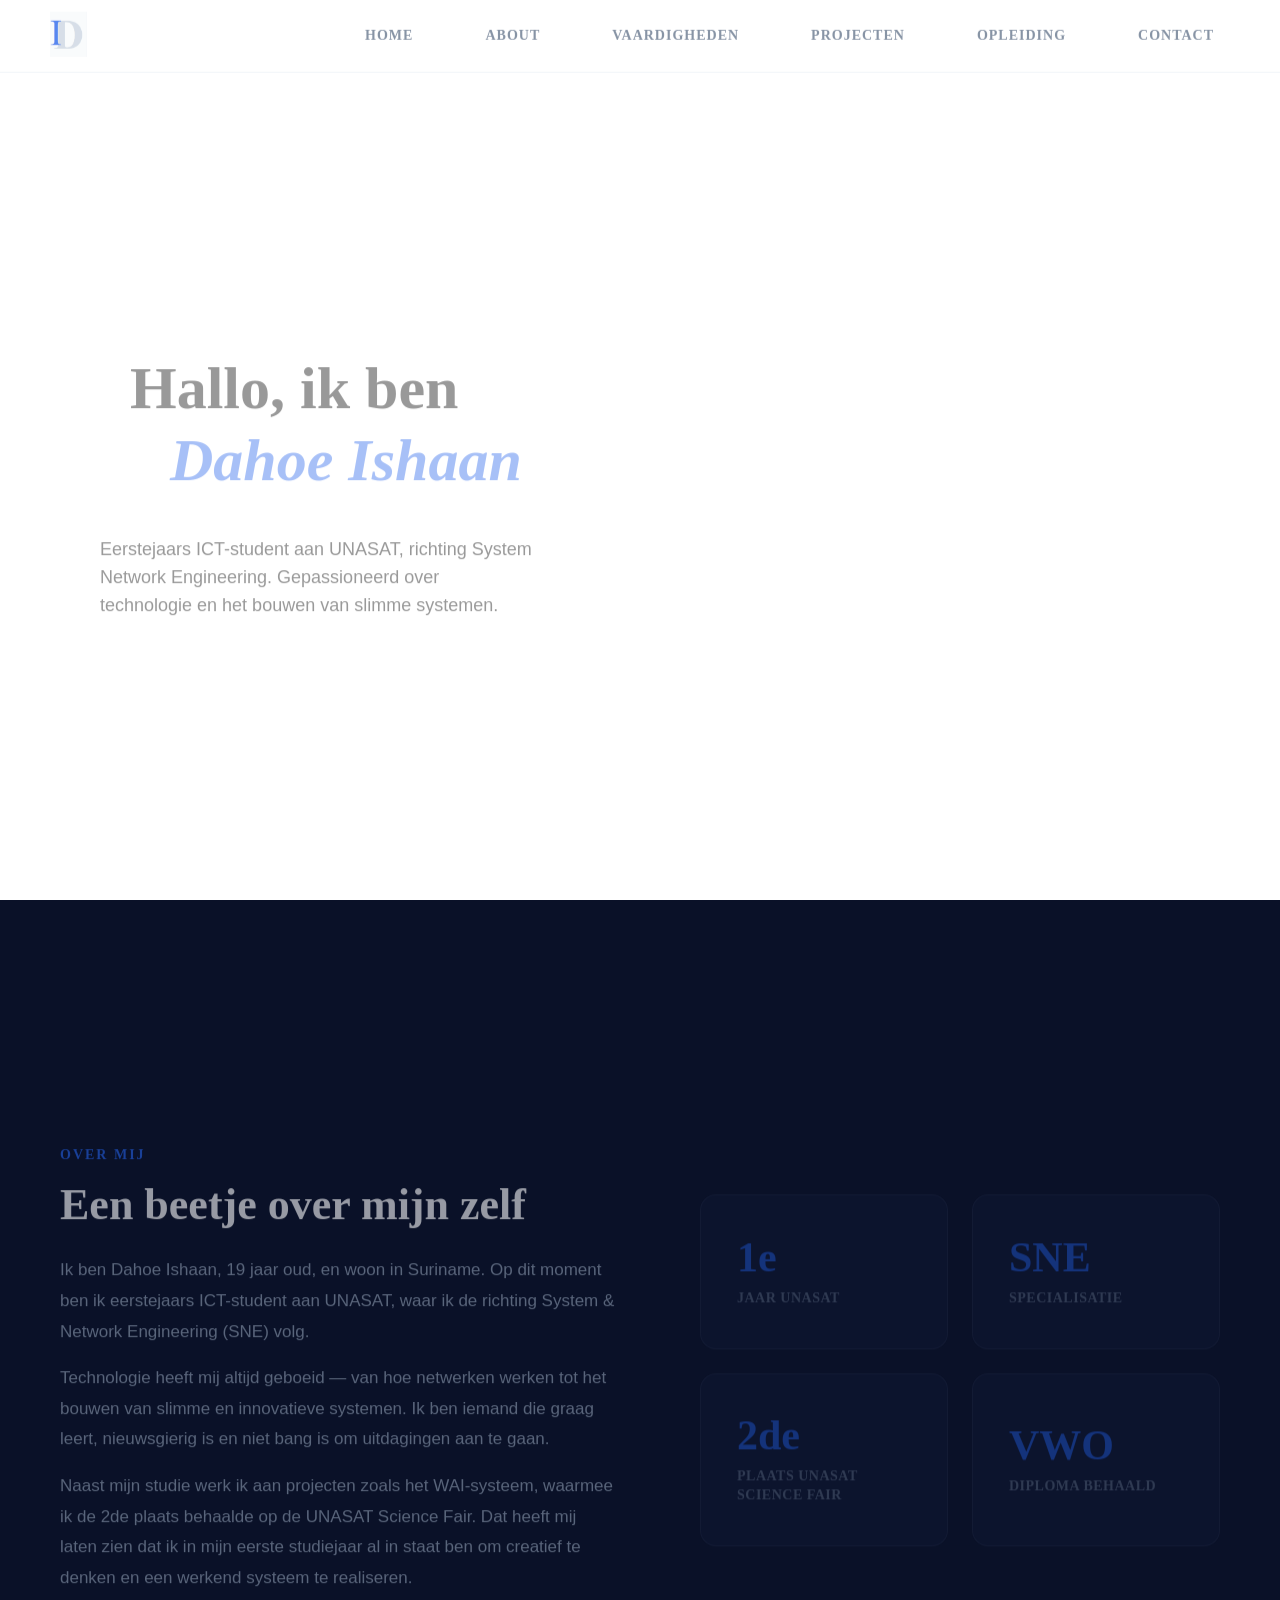
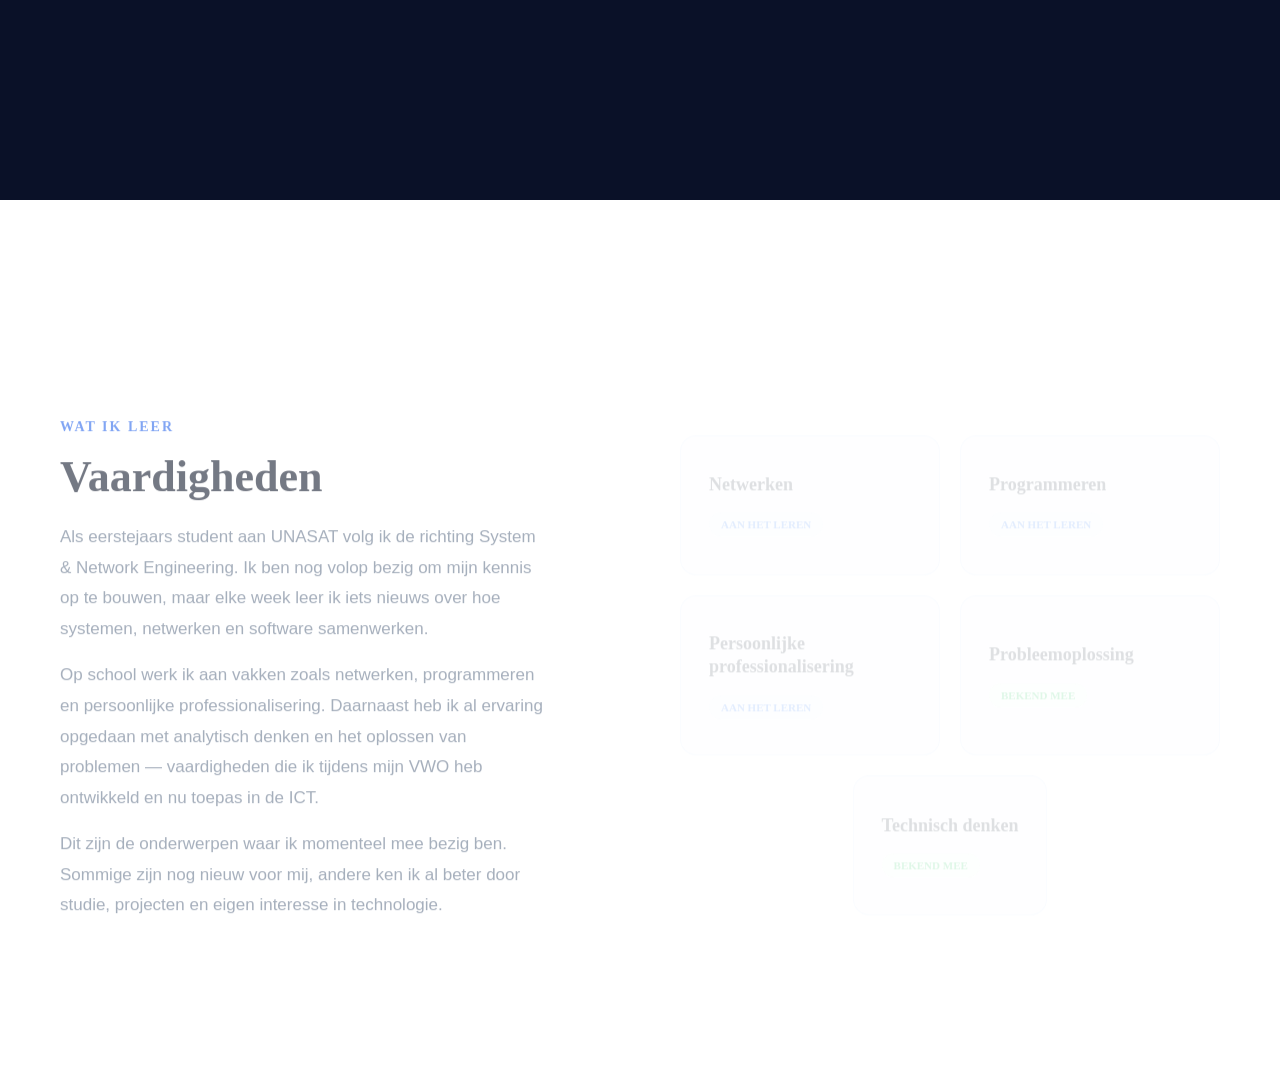
==== contact.html @ c0d364ef "Add files via upload" ====
<!DOCTYPE html>
<html lang="nl">
<head>
    <meta charset="UTF-8">
    <title>Contact</title>
    <link rel="stylesheet" href="css/contact.css">
</head>
<body>
    <meta http-equiv="refresh" content="0; url=index.html">
</body>
</html>
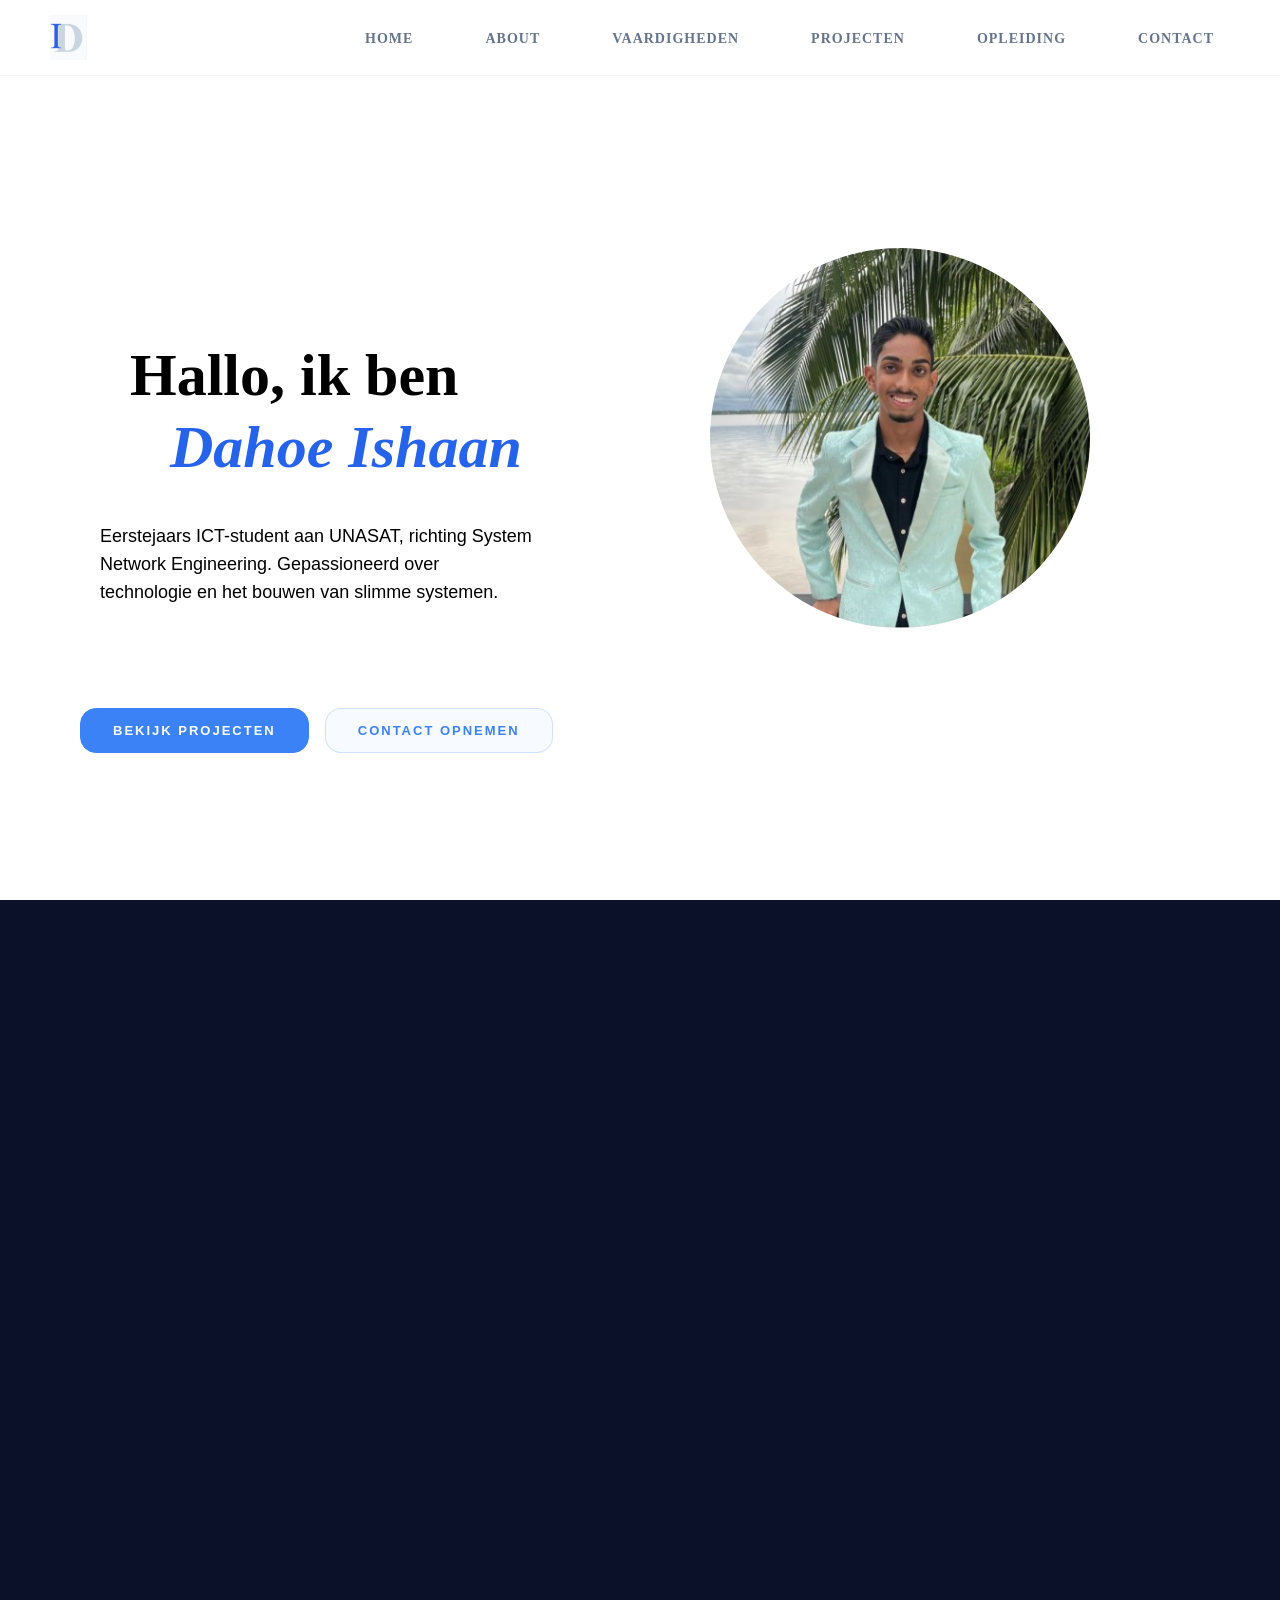
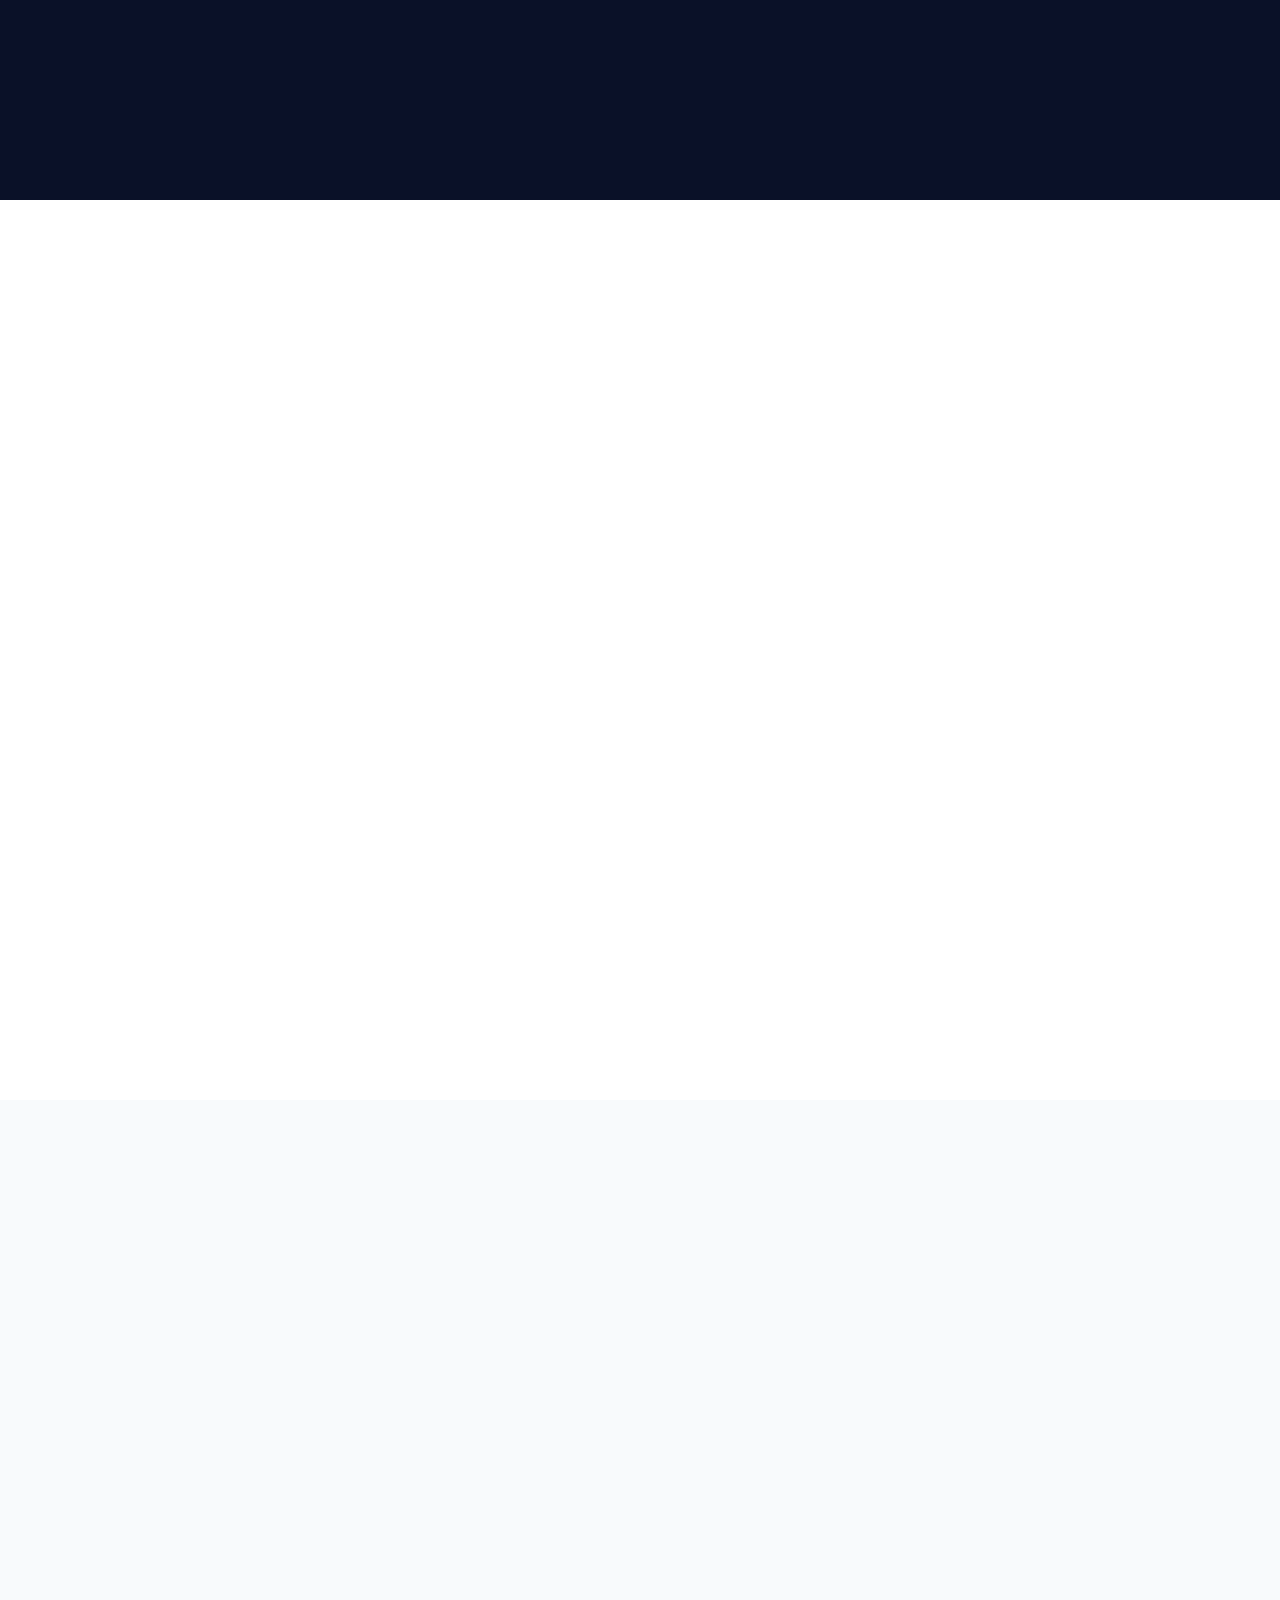
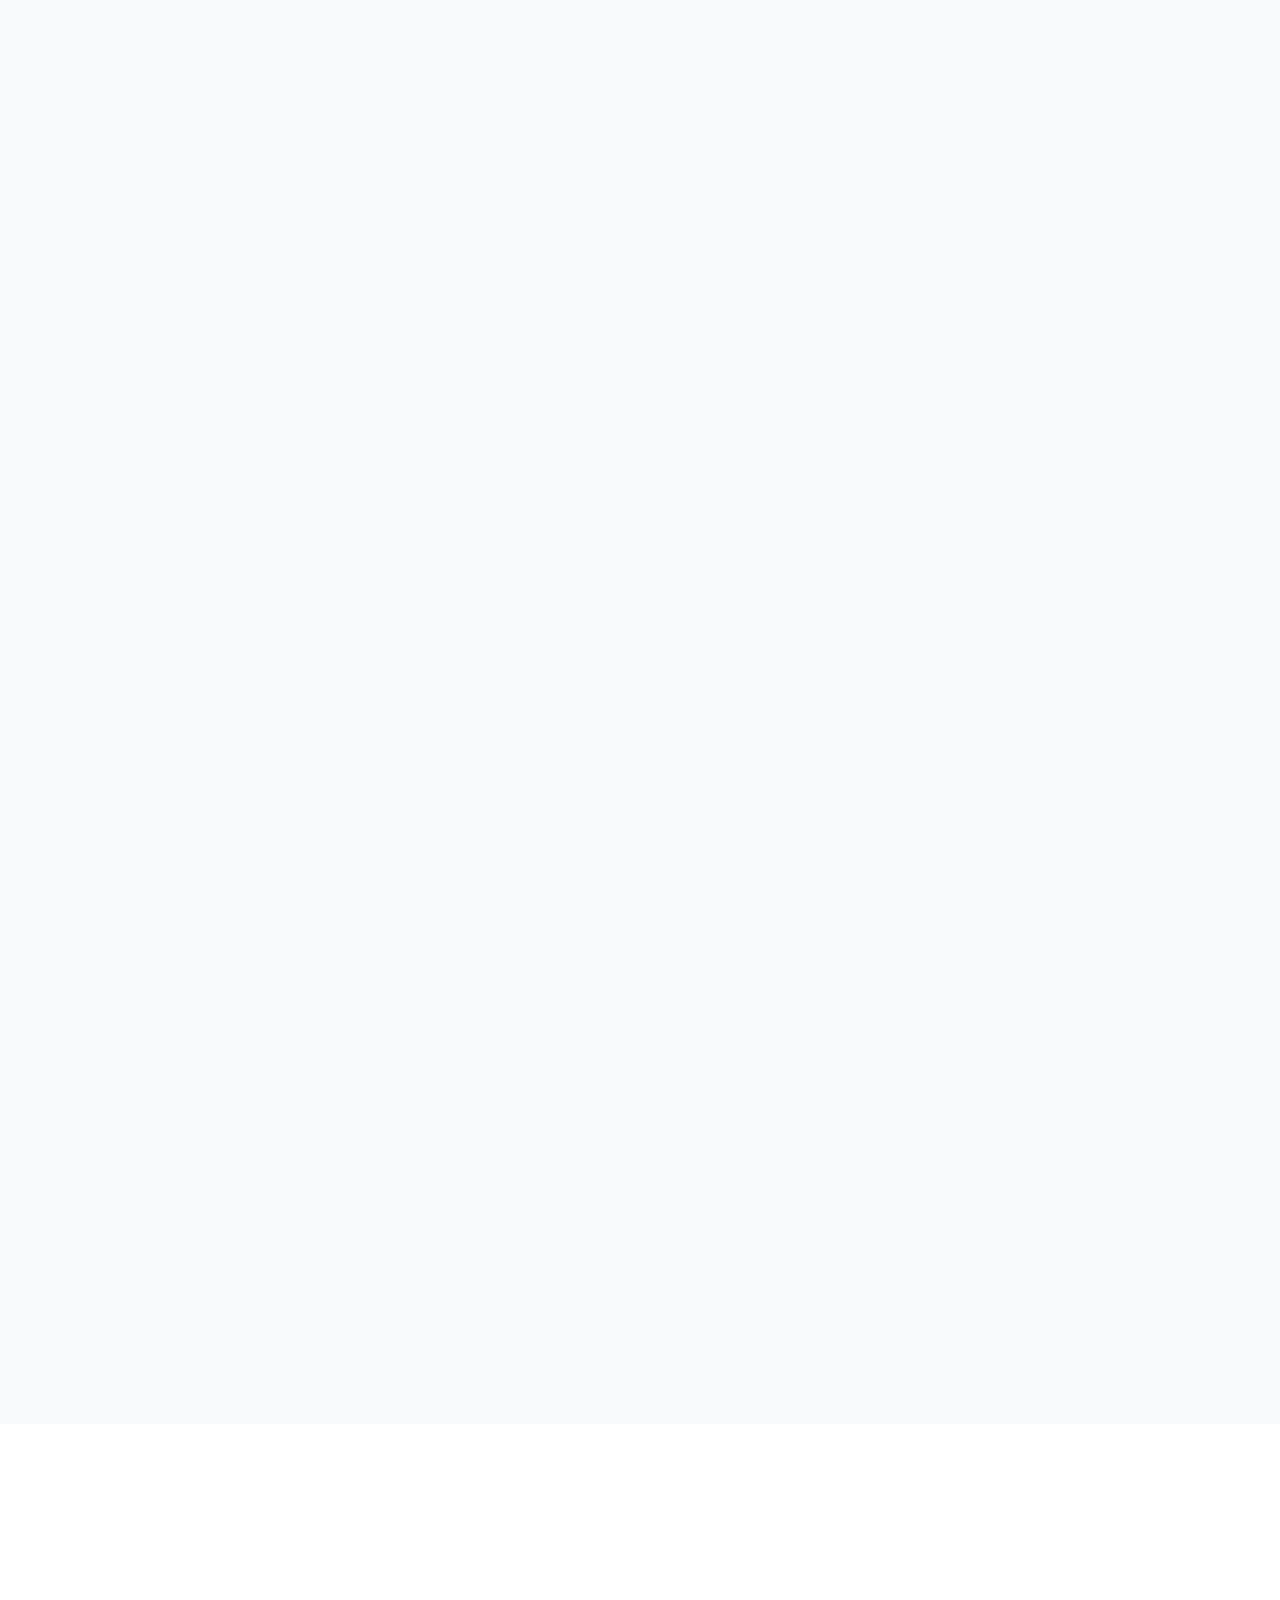
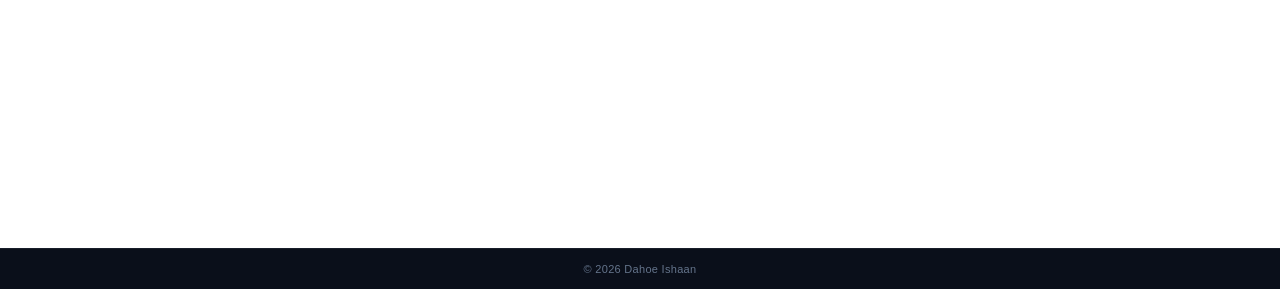
==== commit b1baa9e2: "Update contact.html" ====
--- a/contact.html
+++ b/contact.html
@@ -4,8 +4,9 @@
     <meta charset="UTF-8">
     <title>Contact</title>
     <link rel="stylesheet" href="css/contact.css">
+    <link rel="stylesheet" href="css/main.css">
 </head>
 <body>
     <meta http-equiv="refresh" content="0; url=index.html">
 </body>
-</html>+</html>
--- a/css/main.css
+++ b/css/main.css
@@ -0,0 +1,1206 @@
+html {
+    scroll-behavior: smooth;
+}
+
+*,
+*::before,
+*::after {
+    box-sizing: border-box;
+}
+
+body {
+    margin: 0;
+    padding: 0;
+    background-color: #ffffff;
+    overflow-x: hidden;
+}
+
+#home {
+    height: 100svh;
+    min-height: 100svh;
+    display: flex;
+    flex-direction: column;
+    justify-content: center;
+    padding: 100px 50px 50px;
+    background-color: #ffffff;
+    scroll-margin-top: 0;
+}
+
+#about,
+#vaardigheden,
+#projecten,
+#contact {
+    scroll-margin-top: 80px;
+}
+            .kopstuk{
+                align-items: center;
+                justify-content: space-between;
+                padding: 50px;
+                display: flex;
+            }
+
+            .title-stuk{
+                max-width: 600px;
+            }
+        
+            .title-foto {
+                flex: 1;
+                display: flex;
+                justify-content: center;
+            }
+            
+            .profile-picture {
+                max-height: 380px;
+                width: auto;
+                border-radius: 50%;
+                object-fit: cover;
+            }
+
+            .mijn-titel {
+                font-size: 60px;
+                max-width: 520px;
+                margin-bottom: 0px;
+                line-height: 1.2;
+                padding: 30px;
+                font-family: Cambria, Cochin, Georgia, Times, 'Times New Roman', serif;
+            }
+            .naam_kleur{
+                color: #2563EB;
+                font-style: italic;
+                padding: 40px;
+            }
+
+            .onder-titel{
+                font-size: large;
+                line-height: 10px;
+                font-family: Arial, Helvetica, sans-serif;
+            }
+
+            /* .menu-knop{
+
+            } */
+
+
+.button-container {
+    display: flex;
+    gap: 16px;
+    margin-top: 30px;
+    padding-left: 30px;
+    justify-content: flex-start;
+    flex-wrap: wrap;
+}
+
+.btn {
+    display: inline-block;
+    padding: 14px 32px;
+    font-size: 13px;
+    font-weight: 700;
+    font-family: Arial, Helvetica, sans-serif;
+    text-transform: uppercase;
+    letter-spacing: 2px;
+    text-decoration: none;
+    border-radius: 16px;
+    transition: all 0.3s ease;
+    cursor: pointer;
+}
+
+.btn-primary {
+    background-color: #3b82f6;
+    color: #ffffff;
+    border: 1px solid #3b82f6;
+}
+
+.btn-primary:hover {
+    background-color: #2563eb;
+    border-color: #2563eb;
+    box-shadow: 0 10px 25px rgba(59, 130, 246, 0.35);
+    transform: translateY(-4px);
+}
+
+.btn-secondary {
+    background-color: rgba(59, 130, 246, 0.04);
+    color: #3b82f6;
+    border: 1px solid rgba(59, 130, 246, 0.2);
+}
+
+.btn-secondary:hover {
+    color: #2563eb;
+    border-color: #3b82f6;
+    background-color: #eff6ff;
+    box-shadow: 0 10px 25px rgba(59, 130, 246, 0.2);
+    transform: translateY(-4px);
+}
+
+
+            
+
+        .zwarteblok {
+            background-color: #0a1128;
+            min-height: 100svh;
+            display: flex;
+            align-items: center;
+            justify-content: center;
+            padding: 100px 60px 80px;
+        }
+
+        .over-mij {
+            display: flex;
+            width: 100%;
+            max-width: 1280px;
+            justify-content: space-between;
+            align-items: center;
+            gap: 80px;
+        }
+
+        .links {
+            flex: 0 1 48%;
+            max-width: 560px;
+            text-align: left;
+        }
+
+        .mij {
+            display: block;
+            color: #2563EB;
+            font-size: 14px;
+            font-weight: 700;
+            text-transform: uppercase;
+            letter-spacing: 2px;
+            margin-bottom: 16px;
+        }
+
+        .zelf {
+            font-size: 44px;
+            font-family: Georgia, 'Times New Roman', serif;
+            color: #ffffff;
+            margin: 0 0 24px 0;
+            line-height: 1.2;
+            text-align: left;
+        }
+
+        .overmijnzelf-tekst p {
+            margin: 0 0 16px 0;
+            line-height: 1.8;
+            font-size: 17px;
+            color: #94a3b8;
+            font-family: Arial, Helvetica, sans-serif;
+            text-align: left;
+        }
+
+        .overmijnzelf-tekst p:last-child {
+            margin-bottom: 0;
+        }
+
+        .cards {
+            flex: 0 0 auto;
+            display: grid;
+            grid-template-columns: 1fr 1fr;
+            gap: 24px;
+            width: 520px;
+            min-width: 480px;
+        }
+
+        .stat-card {
+            background-color: #111a36;
+            padding: 40px 36px;
+            border-radius: 16px;
+            border: 1px solid rgba(148, 163, 184, 0.12);
+            color: #ffffff;
+            transition: all 0.3s ease;
+            display: flex;
+            flex-direction: column;
+            justify-content: center;
+            min-height: 155px;
+        }
+
+        .stat-card:hover {
+            border-color: #3b82f6;
+            box-shadow: 0 0 24px rgba(59, 130, 246, 0.35);
+            transform: translateY(-4px);
+        }
+
+        .stat-card h3 {
+            margin: 0 0 10px 0;
+            font-size: 42px;
+            color: #2563EB;
+            font-family: Georgia, 'Times New Roman', serif;
+            line-height: 1;
+        }
+
+        .stat-card p {
+            margin: 0;
+            font-size: 14px;
+            font-weight: 600;
+            text-transform: uppercase;
+            letter-spacing: 0.5px;
+            color: #64748b;
+            line-height: 1.4;
+        }
+
+        .vaardigheden-sectie {
+            min-height: 100svh;
+            display: flex;
+            align-items: center;
+            justify-content: center;
+            padding: 100px 60px 80px;
+            background-color: #ffffff;
+        }
+
+        .skills-sectie {
+            display: flex;
+            width: 100%;
+            max-width: 1280px;
+            justify-content: space-between;
+            align-items: center;
+            gap: 80px;
+        }
+
+        .skills-intro {
+            flex: 0 1 42%;
+            max-width: 520px;
+            text-align: left;
+        }
+
+        .skills-intro .label-blauw,
+        .skills-intro .titel-vaardigheden,
+        .skills-intro .intro-tekst {
+            margin-left: 0;
+        }
+
+        .intro-tekst {
+            font-size: 17px;
+            line-height: 1.8;
+            font-family: Arial, Helvetica, sans-serif;
+            color: #64748b;
+            margin: 0 0 16px 0;
+        }
+
+        .intro-tekst:last-of-type {
+            margin-bottom: 0;
+        }
+
+        .titel-vaardigheden {
+            font-size: 44px;
+            font-family: Georgia, 'Times New Roman', serif;
+            margin: 0 0 20px 0;
+            color: #0f172a;
+        }
+
+        .label-blauw {
+            display: block;
+            color: #2563EB;
+            font-size: 14px;
+            font-weight: 700;
+            text-transform: uppercase;
+            letter-spacing: 2px;
+            margin-bottom: 16px;
+        }
+
+        .skills-netwerken {
+            flex: 0 0 auto;
+            display: grid;
+            grid-template-columns: repeat(2, 1fr);
+            gap: 20px;
+            width: 540px;
+            min-width: 480px;
+        }
+
+        .skills-netwerken > div {
+            background-color: rgba(59, 130, 246, 0.04);
+            padding: 36px 28px;
+            border-radius: 16px;
+            text-align: left;
+            border: 1px solid rgba(59, 130, 246, 0.15);
+            transition: all 0.3s ease;
+            display: flex;
+            flex-direction: column;
+            justify-content: center;
+            min-height: 140px;
+            margin-bottom: 0;
+        }
+
+        .skills-netwerken > div:hover {
+            border-color: #3b82f6;
+            box-shadow: 0 10px 25px rgba(59, 130, 246, 0.25);
+            transform: translateY(-4px);
+        }
+
+        .skills-netwerken h3 {
+            font-size: 18px;
+            margin: 0 0 16px 0;
+            color: #1e293b;
+            line-height: 1.3;
+        }
+
+        .skill-card-pp h3 {
+            line-height: 1.3;
+        }
+
+        .skills-netwerken > div:nth-child(5) {
+            grid-column: 1 / -1;
+            max-width: calc(50% - 10px);
+            justify-self: center;
+        }
+
+        .tag {
+            font-size: 11px;
+            font-weight: bold;
+            padding: 6px 12px;
+            border-radius: 20px;
+            align-self: flex-start;
+        }
+
+        .tag.blauw {
+            background-color: #eff6ff;
+            color: #3b82f6;
+        }
+
+        .tag.groen {
+            background-color: #f0fdf4;
+            color: #22c55e;
+        }
+
+        .mijnwerk-sectie {
+            min-height: 100svh;
+            display: flex;
+            align-items: center;
+            justify-content: center;
+            padding: 100px 60px 80px;
+            background-color: #f8fafc;
+        }
+
+        .container-project {
+            display: flex;
+            width: 100%;
+            max-width: 1280px;
+            justify-content: space-between;
+            align-items: center;
+            gap: 60px;
+            padding: 0;
+        }
+
+        .project-intro {
+            flex: 0 1 34%;
+            max-width: 420px;
+            text-align: left;
+        }
+
+        .project-intro .label-blauw,
+        .project-intro .titel-project {
+            margin-left: 0;
+        }
+
+        .project-intro-tekst {
+            font-size: 17px;
+            line-height: 1.8;
+            color: #64748b;
+            font-family: Arial, Helvetica, sans-serif;
+            margin: 0 0 16px 0;
+        }
+
+        .project-intro-tekst:last-of-type {
+            margin-bottom: 0;
+        }
+
+        .titel-project {
+            font-size: 44px;
+            font-family: Georgia, 'Times New Roman', serif;
+            margin: 0 0 20px 0;
+            color: #0f172a;
+        }
+
+        .project-card {
+            flex: 0 1 62%;
+            display: flex;
+            background: white;
+            border: 2px solid #3b82f6;
+            border-radius: 25px;
+            overflow: hidden;
+            box-shadow: 0 15px 40px rgba(0, 0, 0, 0.05);
+            margin-top: 0;
+            transition: all 0.4s cubic-bezier(0.4, 0, 0.2, 1);
+        }
+
+.project-card:hover {
+    transform: translateY(-10px);
+    border-color: #3b82f6;
+    box-shadow: 0 10px 25px rgba(59, 130, 246, 0.25);
+}
+
+.project-image-side {
+    background-color: #eef2ff;
+    display: flex;
+    flex-direction: column;
+    align-items: center;
+    justify-content: center;
+    padding: 40px;
+}
+
+.project-foto {
+    width: 100%;     
+    max-width: 200px;  
+    height: auto;
+    border-radius: 15px;
+    margin-bottom: 25px;
+    object-fit: contain;
+    transition: transform 0.4s ease;
+}
+
+.project-image:hover img{
+transform: scale(1.5);
+}
+
+
+.project-image {
+    flex: 1.2;
+    background-color: #eef2ff;
+    display: flex;
+    flex-direction: column;
+    align-items: center;
+    justify-content: center;
+    padding: 30px;
+}
+
+.award-badge {
+    background: white;
+    padding: 10px 20px;
+    border-radius: 30px;
+    font-size: 14px;
+    color: #b45309; 
+    border: 1px solid #fde68a;
+    box-shadow: 0 4px 10px rgba(0,0,0,0.05);
+    transition: all 0.3s cubic-bezier()
+}
+
+.award-badge:hover{
+    background-color: #ffffff;
+    color: #3b82f6;
+    border-color: #b45309;
+    box-shadow: 0 0 15px rgba(59, 130, 246, 0.3);
+    transform: scale(1.05) translateY(-2px);     
+    cursor: pointer;
+}
+
+
+
+.project-content-side {
+    flex: 3; 
+    padding: 60px;
+}
+
+.tags-rij {
+    display: flex;
+    gap: 10px;
+    margin-bottom: 20px;
+}
+
+.project-tag {
+    border: 1px solid #3b82f6;
+    color: #3b82f6;
+    padding: 5px 15px;
+    border-radius: 20px;
+    font-size: 12px;
+    font-weight: bold;
+    
+    display: inline-block;
+    text-transform: uppercase;
+    letter-spacing: 0.5px;
+    background-color: #eff6ff;
+    border: 1px solid rgba(59, 130, 246, 0.1);
+    margin-right: 8px;
+    margin-bottom: 15px;
+    transition: all 0.3s ease;
+}
+
+.project-tag:hover {
+    background-color: #3b82f6;
+    color: #ffffff;
+    box-shadow: 0 0 12px rgba(59, 130, 246, 0.4);
+    transform: scale(1.05);
+}
+
+.project-content-side h3 {
+    font-size: 36px;
+    font-family: 'Georgia', serif;
+    margin-bottom: 25px;
+}
+
+.project-content-side p {
+    color: #64748b;
+    line-height: 1.8;
+    font-size: 16px;
+    margin: 0 0 14px 0;
+}
+
+.project-content-side p:last-child {
+    margin-bottom: 0;
+}
+
+.placeholder-tekst {
+    margin-top: 20px;
+    color: #94a3b8;
+    font-size: 16px;
+}
+
+.opleiding-sectie {
+    background-color: #f8fafc;
+    padding: 100px 0;
+}
+
+.container-small {
+    max-width: 900px;
+    margin: 0 auto;
+    padding: 0 40px;
+}
+
+.label-pad {
+    color: #3b82f6;
+    font-weight: bold;
+    font-size: 14px;
+    letter-spacing: 1px;
+}
+
+.titel-opleiding {
+    font-size: 50px;
+    font-family: 'Georgia', serif;
+    margin: 10px 0 50px 0;
+}
+
+
+.timeline {
+    border-left: 2px solid #e2e8f0;
+    margin-left: 20px;
+    padding-left: 40px;
+}
+
+.timeline-item {
+    position: relative;
+    margin-bottom: 60px;
+}
+
+
+.dot {
+    position: absolute;
+    left: -51px; 
+    top: 5px;
+    width: 20px;
+    height: 20px;
+    background-color: white;
+    border: 4px solid #3b82f6;
+    border-radius: 50%;
+}
+
+
+.datum {
+    color: #3b82f6;
+    font-weight: bold;
+    font-size: 14px;
+    display: block;
+    margin-bottom: 10px;
+}
+
+.timeline-item h3 {
+    font-size: 24px;
+    font-family: 'Georgia', serif;
+    color: #1e293b;
+    margin-bottom: 5px;
+}
+
+.school {
+    color: #64748b;
+    font-weight: 500;
+    margin-bottom: 15px;
+}
+
+.beschrijving {
+    color: #475569;
+    line-height: 1.7;
+    max-width: 700px;
+}
+
+
+.badge-diploma {
+    background-color: #f0fdf4;
+    color: #22c55e;
+    padding: 4px 12px;
+    border-radius: 20px;
+    font-size: 12px;
+    font-weight: bold;
+    border: 1px solid #bbf7d0;
+    margin-bottom: 15px;
+}
+
+
+
+.contact-section {
+    background-color: #0f172a;
+    color: white;
+    padding: 80px 20px;
+    text-align: center;
+}
+
+.contact-grid {
+    display: flex;
+    flex-wrap: wrap;
+    justify-content: center;
+    gap: 20px;
+    margin-top: 40px;
+}
+
+
+.contact-card {
+    background-color: #1e293b;
+    border: 1px solid #334155;
+    border-radius: 12px;
+    padding: 20px;
+    display: flex;
+    align-items: center;
+    gap: 15px;
+    text-decoration: none;
+    min-width: 300px;
+    transition: all 0.3s ease;
+}
+
+.contact-card:hover {
+    border-color: #3b82f6;
+    box-shadow: 0 0 20px rgba(59, 130, 246, 0.4);
+    transform: translateY(-5px);
+}
+
+.icon-box {
+    width: 50px;
+    height: 50px;
+    background-color: #0f172a;
+    border-radius: 8px;
+    display: flex;
+    align-items: center;
+    justify-content: center;
+    font-size: 1.2rem;
+}
+
+
+.email-icon i { color: #3b82f6; }
+.phone-icon i { color: #10b981; }
+.linkedin-icon i { color: #0ea5e9; }
+
+.contact-info {
+    text-align: left;
+}
+
+.contact-info span {
+    font-size: 10px;
+    color: #94a3b8;
+    letter-spacing: 1px;
+}
+
+.contact-info p {
+    margin: 0;
+    font-weight: 600;
+    color: white;
+}
+
+
+
+
+
+
+
+
+.navbar {
+    position: fixed;
+    top: 0;
+    width: 100%;
+    background-color: #ffffff;
+    z-index: 1000;
+    border-bottom: 1px solid #f1f5f9; 
+}
+
+.navigationbar {
+    display: flex;
+    justify-content: space-between;
+    align-items: center;
+    max-width: 1400px;
+    margin: 0 auto;
+    padding: 15px 50px;
+}
+
+.nav-links {
+    display: flex;
+    list-style: none;
+    gap: 40px;
+    margin: 0;
+    padding: 0;
+}
+
+.nav-links a {
+    text-decoration: none;
+    color: #64748b;
+    font-size: 14px;
+    font-weight: 600;
+    text-transform: uppercase;
+    letter-spacing: 1px;
+    padding: 8px 16px; 
+    border-radius: 8px; 
+    transition: all 0.3s ease; 
+}
+
+.nav-links a:hover {
+    color: #3b82f6; 
+    background-color: rgba(59, 130, 246, 0.05); 
+    box-shadow: 0 0 20px rgba(59, 130, 246, 0.4); 
+}
+
+.nav-toggle {
+    display: none;
+    background: none;
+    border: none;
+    cursor: pointer;
+    padding: 8px;
+    color: #64748b;
+    font-size: 22px;
+    line-height: 1;
+}
+
+.nav-icon-close {
+    display: none;
+}
+
+.nav-toggle.is-active .nav-icon-open {
+    display: none;
+}
+
+.nav-toggle.is-active .nav-icon-close {
+    display: inline;
+}
+
+body.menu-open {
+    overflow: hidden;
+}
+
+.logo img {
+    height: 45px;
+    width: auto;
+}
+
+.site-footer {
+    background-color: #0a0f1a;
+    border-top: 1px solid rgba(148, 163, 184, 0.1);
+    padding: 14px 20px;
+    text-align: center;
+}
+
+.site-footer p {
+    margin: 0;
+    font-size: 11px;
+    color: #64748b;
+    letter-spacing: 0.3px;
+    font-family: Arial, Helvetica, sans-serif;
+}
+
+/* ===== Animaties ===== */
+@keyframes fadeInDown {
+    from {
+        opacity: 0;
+        transform: translateY(-14px);
+    }
+    to {
+        opacity: 1;
+        transform: translateY(0);
+    }
+}
+
+@keyframes fadeInUp {
+    from {
+        opacity: 0;
+        transform: translateY(22px);
+    }
+    to {
+        opacity: 1;
+        transform: translateY(0);
+    }
+}
+
+.navbar {
+    animation: fadeInDown 0.6s ease-out both;
+}
+
+#home .title-stuk {
+    animation: fadeInUp 0.75s ease-out 0.15s both;
+}
+
+#home .title-foto {
+    animation: fadeInUp 0.75s ease-out 0.3s both;
+}
+
+#home .button-container {
+    animation: fadeInUp 0.75s ease-out 0.45s both;
+}
+
+.reveal {
+    opacity: 0;
+    transform: translateY(24px);
+    transition: opacity 0.65s ease, transform 0.65s ease;
+}
+
+.reveal.is-visible {
+    opacity: 1;
+    transform: translateY(0);
+}
+
+.reveal.reveal-slow {
+    transition-duration: 0.85s;
+}
+
+.project-card.reveal {
+    transition-delay: 0.1s;
+}
+
+.reveal-stagger > * {
+    opacity: 0;
+    transform: translateY(18px);
+    transition: opacity 0.5s ease, transform 0.5s ease;
+}
+
+.reveal-stagger.is-visible > * {
+    opacity: 1;
+    transform: translateY(0);
+}
+
+.reveal-stagger.is-visible > *:nth-child(1) { transition-delay: 0.08s; }
+.reveal-stagger.is-visible > *:nth-child(2) { transition-delay: 0.16s; }
+.reveal-stagger.is-visible > *:nth-child(3) { transition-delay: 0.24s; }
+.reveal-stagger.is-visible > *:nth-child(4) { transition-delay: 0.32s; }
+.reveal-stagger.is-visible > *:nth-child(5) { transition-delay: 0.4s; }
+.reveal-stagger.is-visible > *:nth-child(6) { transition-delay: 0.48s; }
+
+@media (prefers-reduced-motion: reduce) {
+    .navbar,
+    #home .title-stuk,
+    #home .title-foto,
+    #home .button-container {
+        animation: none;
+    }
+
+    .reveal,
+    .reveal-stagger > * {
+        opacity: 1;
+        transform: none;
+        transition: none;
+    }
+}
+
+/* ===== TABLET ===== */
+@media (max-width: 1000px) {
+    .over-mij,
+    .skills-sectie,
+    .container-project {
+        flex-direction: column;
+        align-items: flex-start;
+        gap: 48px;
+    }
+
+    .links,
+    .skills-intro,
+    .project-intro {
+        flex: 1 1 100%;
+        max-width: 100%;
+    }
+
+    .cards,
+    .skills-netwerken {
+        width: 100%;
+        min-width: 0;
+    }
+
+    .project-card {
+        flex: 1 1 100%;
+        width: 100%;
+        flex-direction: column;
+    }
+}
+
+/* ===== MOBILE ===== */
+@media (max-width: 768px) {
+    #about,
+    #vaardigheden,
+    #projecten,
+    #contact {
+        scroll-margin-top: 70px;
+    }
+
+    .navigationbar {
+        padding: 12px 20px;
+        position: relative;
+    }
+
+    .nav-toggle {
+        display: block;
+        z-index: 1001;
+    }
+
+    .nav-links {
+        display: none;
+        flex-direction: column;
+        gap: 0;
+        position: absolute;
+        top: 100%;
+        left: 0;
+        right: 0;
+        background-color: #ffffff;
+        border-bottom: 1px solid #f1f5f9;
+        box-shadow: 0 12px 24px rgba(15, 23, 42, 0.08);
+        padding: 8px 0 16px;
+    }
+
+    .nav-links.nav-open {
+        display: flex;
+    }
+
+    .nav-links li {
+        width: 100%;
+    }
+
+    .nav-links a {
+        display: block;
+        padding: 14px 24px;
+        font-size: 13px;
+        border-radius: 0;
+    }
+
+    .nav-links a:hover {
+        box-shadow: none;
+        background-color: rgba(59, 130, 246, 0.06);
+    }
+
+    #home {
+        height: auto;
+        min-height: 100svh;
+        padding: 90px 24px 48px;
+        justify-content: center;
+    }
+
+    .kopstuk {
+        flex-direction: column;
+        padding: 0;
+        gap: 24px;
+        text-align: center;
+    }
+
+    .title-stuk {
+        max-width: 100%;
+    }
+
+    .mijn-titel {
+        font-size: 36px;
+        padding: 0;
+        max-width: 100%;
+    }
+
+    .naam_kleur {
+        padding: 0;
+        display: block;
+    }
+
+    .onder-titel {
+        line-height: 1.6;
+    }
+
+    .onder-titel p {
+        margin: 0 0 6px 0;
+    }
+
+    .title-foto {
+        width: 100%;
+    }
+
+    .profile-picture {
+        max-height: 260px;
+        max-width: 260px;
+    }
+
+    .button-container {
+        flex-direction: column;
+        align-items: stretch;
+        padding-left: 0;
+        margin-top: 24px;
+        gap: 12px;
+    }
+
+    .btn {
+        text-align: center;
+        width: 100%;
+    }
+
+    .zwarteblok,
+    .vaardigheden-sectie,
+    .mijnwerk-sectie {
+        min-height: auto;
+        padding: 90px 24px 60px;
+        align-items: flex-start;
+    }
+
+    .over-mij,
+    .skills-sectie,
+    .container-project {
+        gap: 36px;
+    }
+
+    .zelf,
+    .titel-vaardigheden,
+    .titel-project {
+        font-size: 32px;
+    }
+
+    .overmijnzelf-tekst p,
+    .intro-tekst,
+    .project-intro-tekst {
+        font-size: 16px;
+    }
+
+    .cards {
+        grid-template-columns: 1fr 1fr;
+        gap: 16px;
+    }
+
+    .stat-card {
+        padding: 28px 20px;
+        min-height: 120px;
+    }
+
+    .stat-card h3 {
+        font-size: 32px;
+    }
+
+    .stat-card p {
+        font-size: 12px;
+    }
+
+    .skills-netwerken {
+        grid-template-columns: 1fr;
+        gap: 16px;
+    }
+
+    .skills-netwerken > div {
+        padding: 28px 24px;
+        min-height: auto;
+    }
+
+    .skills-netwerken > div:nth-child(5) {
+        grid-column: auto;
+        max-width: 100%;
+        justify-self: stretch;
+    }
+
+    .project-content-side {
+        padding: 28px 24px;
+    }
+
+    .project-content-side h3 {
+        font-size: 28px;
+        margin-bottom: 16px;
+    }
+
+    .project-content-side p {
+        font-size: 15px;
+    }
+
+    .project-image-side {
+        padding: 28px 24px;
+    }
+
+    .project-foto {
+        max-width: 180px;
+    }
+
+    .tags-rij {
+        flex-wrap: wrap;
+    }
+
+    .opleiding-sectie {
+        padding: 80px 0 60px;
+    }
+
+    .container-small {
+        padding: 0 24px;
+    }
+
+    .titel-opleiding {
+        font-size: 36px;
+        margin-bottom: 36px;
+    }
+
+    .timeline {
+        margin-left: 12px;
+        padding-left: 28px;
+    }
+
+    .dot {
+        left: -39px;
+        width: 16px;
+        height: 16px;
+    }
+
+    .timeline-item h3 {
+        font-size: 20px;
+    }
+
+    .contact-section {
+        padding: 70px 24px 60px;
+    }
+
+    .contact-section h1 {
+        font-size: 32px;
+    }
+
+    .contact-grid {
+        flex-direction: column;
+        align-items: stretch;
+        gap: 16px;
+    }
+
+    .contact-card {
+        min-width: 0;
+        width: 100%;
+    }
+
+    .project-image:hover img {
+        transform: none;
+    }
+}
+
+/* ===== SMALL PHONES ===== */
+@media (max-width: 480px) {
+    .mijn-titel {
+        font-size: 30px;
+    }
+
+    .zelf,
+    .titel-vaardigheden,
+    .titel-project,
+    .titel-opleiding {
+        font-size: 28px;
+    }
+
+    .cards {
+        grid-template-columns: 1fr;
+    }
+
+    .stat-card h3 {
+        font-size: 28px;
+    }
+
+    .award-badge {
+        font-size: 12px;
+        text-align: center;
+        padding: 8px 14px;
+    }
+}
+
+@media (hover: hover) {
+    .project-image:hover img {
+        transform: scale(1.5);
+    }
+}
+
+ 
+
+    
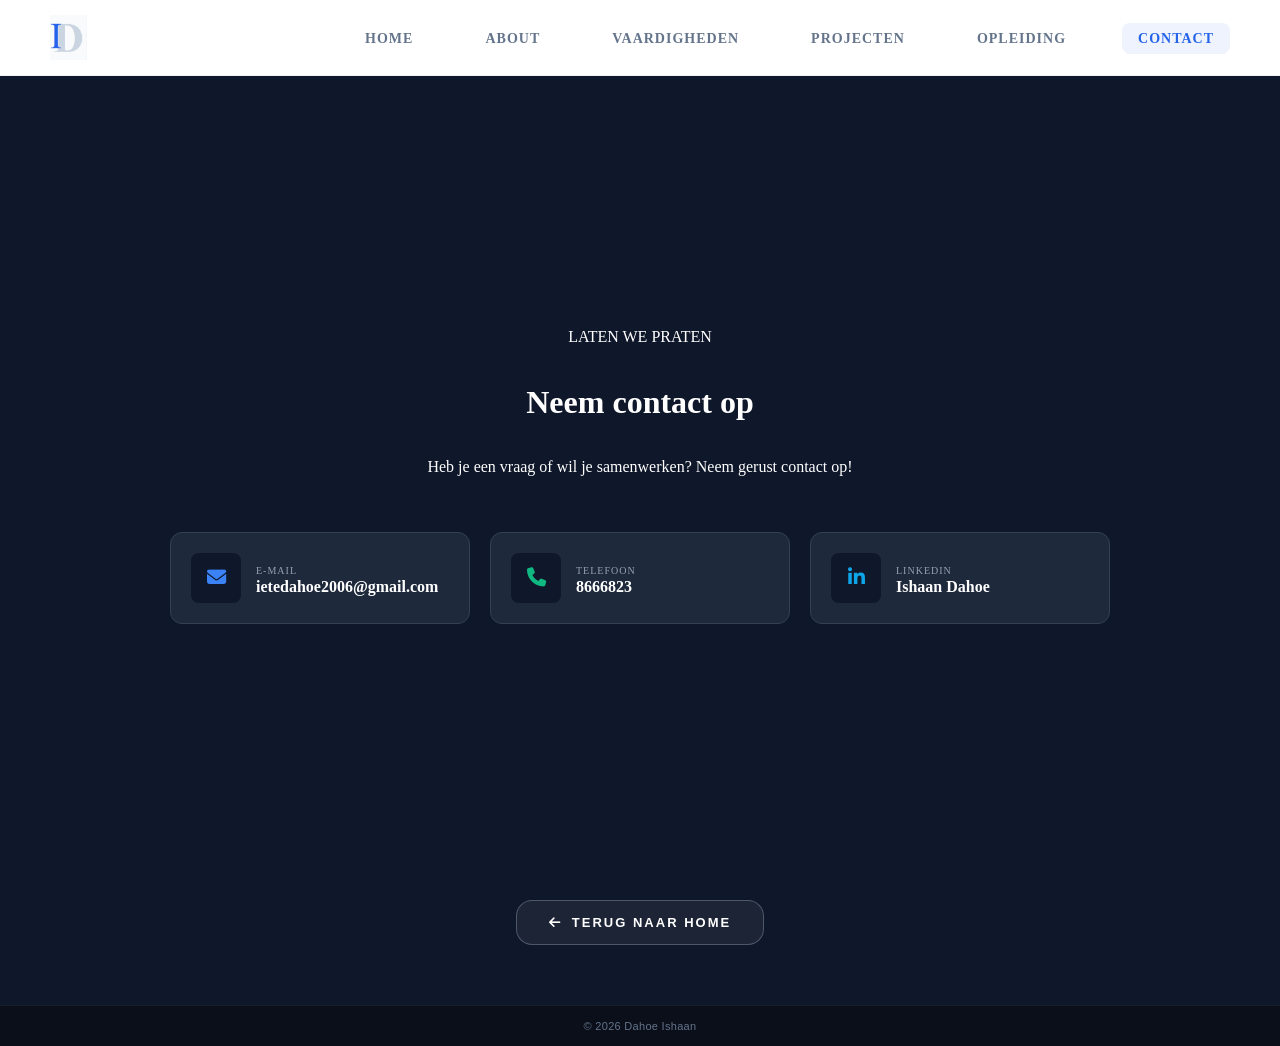
==== commit e70407ad: "Add files via upload" ====
--- a/contact.html
+++ b/contact.html
@@ -2,11 +2,84 @@
 <html lang="nl">
 <head>
     <meta charset="UTF-8">
-    <title>Contact</title>
+    <meta name="viewport" content="width=device-width, initial-scale=1.0">
+    <title>Mijn Portfolio — Contact</title>
+    <link rel="stylesheet" href="css/main.css">
     <link rel="stylesheet" href="css/contact.css">
-    <link rel="stylesheet" href="css/main.css">
+    <link rel="stylesheet" href="https://cdnjs.cloudflare.com/ajax/libs/font-awesome/6.5.1/css/all.min.css">
+    <script src="script.js" defer></script>
 </head>
 <body>
-    <meta http-equiv="refresh" content="0; url=index.html">
+
+<header class="navbar">
+    <nav class="navigationbar">
+        <a href="index.html" class="logo">
+            <img src="img/logo.png" alt="logo">
+        </a>
+
+        <button class="nav-toggle" type="button" aria-label="Menu openen" aria-expanded="false">
+            <i class="fa-solid fa-bars nav-icon-open"></i>
+            <i class="fa-solid fa-xmark nav-icon-close"></i>
+        </button>
+
+        <ul class="nav-links">
+            <li><a href="index.html">Home</a></li>
+            <li><a href="about.html">About</a></li>
+            <li><a href="vaardigheden.html">Vaardigheden</a></li>
+            <li><a href="work.html">Projecten</a></li>
+            <li><a href="opleiding.html">Opleiding</a></li>
+            <li><a href="contact.html" class="nav-active">Contact</a></li>
+        </ul>
+    </nav>
+</header>
+
+<main class="page-main">
+    <footer id="contact" class="contact-section">
+        <p class="subtitle-contact">LATEN WE PRATEN</p>
+        <h1>Neem contact op</h1>
+        <p class="description">Heb je een vraag of wil je samenwerken? Neem gerust contact op!</p>
+
+        <div class="contact-grid">
+            <a href="mailto:ietedahoe2006@gmail.com" class="contact-card">
+                <div class="icon-box email-icon">
+                    <i class="fa-solid fa-envelope"></i>
+                </div>
+                <div class="contact-info">
+                    <span>E-MAIL</span>
+                    <p>ietedahoe2006@gmail.com</p>
+                </div>
+            </a>
+
+            <a href="tel:8666823" class="contact-card">
+                <div class="icon-box phone-icon">
+                    <i class="fa-solid fa-phone"></i>
+                </div>
+                <div class="contact-info">
+                    <span>TELEFOON</span>
+                    <p>8666823</p>
+                </div>
+            </a>
+
+            <a href="https://www.linkedin.com/in/ishaan-dahoe" target="_blank" rel="noopener noreferrer" class="contact-card">
+                <div class="icon-box linkedin-icon">
+                    <i class="fa-brands fa-linkedin-in"></i>
+                </div>
+                <div class="contact-info">
+                    <span>LINKEDIN</span>
+                    <p>Ishaan Dahoe</p>
+                </div>
+            </a>
+        </div>
+    </footer>
+
+    <div class="back-home">
+        <a href="index.html" class="btn btn-secondary"><i class="fa-solid fa-arrow-left"></i> Terug naar home</a>
+    </div>
+</main>
+
+<div class="site-footer">
+    <p>&copy; 2026 Dahoe Ishaan</p>
+</div>
+
 </body>
 </html>
--- a/css/main.css
+++ b/css/main.css
@@ -15,79 +15,11 @@
     overflow-x: hidden;
 }
 
-#home {
-    height: 100svh;
-    min-height: 100svh;
-    display: flex;
-    flex-direction: column;
-    justify-content: center;
-    padding: 100px 50px 50px;
-    background-color: #ffffff;
-    scroll-margin-top: 0;
-}
-
 #about,
 #vaardigheden,
 #projecten,
 #contact {
     scroll-margin-top: 80px;
-}
-            .kopstuk{
-                align-items: center;
-                justify-content: space-between;
-                padding: 50px;
-                display: flex;
-            }
-
-            .title-stuk{
-                max-width: 600px;
-            }
-        
-            .title-foto {
-                flex: 1;
-                display: flex;
-                justify-content: center;
-            }
-            
-            .profile-picture {
-                max-height: 380px;
-                width: auto;
-                border-radius: 50%;
-                object-fit: cover;
-            }
-
-            .mijn-titel {
-                font-size: 60px;
-                max-width: 520px;
-                margin-bottom: 0px;
-                line-height: 1.2;
-                padding: 30px;
-                font-family: Cambria, Cochin, Georgia, Times, 'Times New Roman', serif;
-            }
-            .naam_kleur{
-                color: #2563EB;
-                font-style: italic;
-                padding: 40px;
-            }
-
-            .onder-titel{
-                font-size: large;
-                line-height: 10px;
-                font-family: Arial, Helvetica, sans-serif;
-            }
-
-            /* .menu-knop{
-
-            } */
-
-
-.button-container {
-    display: flex;
-    gap: 16px;
-    margin-top: 30px;
-    padding-left: 30px;
-    justify-content: flex-start;
-    flex-wrap: wrap;
 }
 
 .btn {
@@ -131,579 +63,60 @@
     transform: translateY(-4px);
 }
 
-
-            
-
-        .zwarteblok {
-            background-color: #0a1128;
-            min-height: 100svh;
-            display: flex;
-            align-items: center;
-            justify-content: center;
-            padding: 100px 60px 80px;
-        }
-
-        .over-mij {
-            display: flex;
-            width: 100%;
-            max-width: 1280px;
-            justify-content: space-between;
-            align-items: center;
-            gap: 80px;
-        }
-
-        .links {
-            flex: 0 1 48%;
-            max-width: 560px;
-            text-align: left;
-        }
-
-        .mij {
-            display: block;
-            color: #2563EB;
-            font-size: 14px;
-            font-weight: 700;
-            text-transform: uppercase;
-            letter-spacing: 2px;
-            margin-bottom: 16px;
-        }
-
-        .zelf {
-            font-size: 44px;
-            font-family: Georgia, 'Times New Roman', serif;
-            color: #ffffff;
-            margin: 0 0 24px 0;
-            line-height: 1.2;
-            text-align: left;
-        }
-
-        .overmijnzelf-tekst p {
-            margin: 0 0 16px 0;
-            line-height: 1.8;
-            font-size: 17px;
-            color: #94a3b8;
-            font-family: Arial, Helvetica, sans-serif;
-            text-align: left;
-        }
-
-        .overmijnzelf-tekst p:last-child {
-            margin-bottom: 0;
-        }
-
-        .cards {
-            flex: 0 0 auto;
-            display: grid;
-            grid-template-columns: 1fr 1fr;
-            gap: 24px;
-            width: 520px;
-            min-width: 480px;
-        }
-
-        .stat-card {
-            background-color: #111a36;
-            padding: 40px 36px;
-            border-radius: 16px;
-            border: 1px solid rgba(148, 163, 184, 0.12);
-            color: #ffffff;
-            transition: all 0.3s ease;
-            display: flex;
-            flex-direction: column;
-            justify-content: center;
-            min-height: 155px;
-        }
-
-        .stat-card:hover {
-            border-color: #3b82f6;
-            box-shadow: 0 0 24px rgba(59, 130, 246, 0.35);
-            transform: translateY(-4px);
-        }
-
-        .stat-card h3 {
-            margin: 0 0 10px 0;
-            font-size: 42px;
-            color: #2563EB;
-            font-family: Georgia, 'Times New Roman', serif;
-            line-height: 1;
-        }
-
-        .stat-card p {
-            margin: 0;
-            font-size: 14px;
-            font-weight: 600;
-            text-transform: uppercase;
-            letter-spacing: 0.5px;
-            color: #64748b;
-            line-height: 1.4;
-        }
-
-        .vaardigheden-sectie {
-            min-height: 100svh;
-            display: flex;
-            align-items: center;
-            justify-content: center;
-            padding: 100px 60px 80px;
-            background-color: #ffffff;
-        }
-
-        .skills-sectie {
-            display: flex;
-            width: 100%;
-            max-width: 1280px;
-            justify-content: space-between;
-            align-items: center;
-            gap: 80px;
-        }
-
-        .skills-intro {
-            flex: 0 1 42%;
-            max-width: 520px;
-            text-align: left;
-        }
-
-        .skills-intro .label-blauw,
-        .skills-intro .titel-vaardigheden,
-        .skills-intro .intro-tekst {
-            margin-left: 0;
-        }
-
-        .intro-tekst {
-            font-size: 17px;
-            line-height: 1.8;
-            font-family: Arial, Helvetica, sans-serif;
-            color: #64748b;
-            margin: 0 0 16px 0;
-        }
-
-        .intro-tekst:last-of-type {
-            margin-bottom: 0;
-        }
-
-        .titel-vaardigheden {
-            font-size: 44px;
-            font-family: Georgia, 'Times New Roman', serif;
-            margin: 0 0 20px 0;
-            color: #0f172a;
-        }
-
-        .label-blauw {
-            display: block;
-            color: #2563EB;
-            font-size: 14px;
-            font-weight: 700;
-            text-transform: uppercase;
-            letter-spacing: 2px;
-            margin-bottom: 16px;
-        }
-
-        .skills-netwerken {
-            flex: 0 0 auto;
-            display: grid;
-            grid-template-columns: repeat(2, 1fr);
-            gap: 20px;
-            width: 540px;
-            min-width: 480px;
-        }
-
-        .skills-netwerken > div {
-            background-color: rgba(59, 130, 246, 0.04);
-            padding: 36px 28px;
-            border-radius: 16px;
-            text-align: left;
-            border: 1px solid rgba(59, 130, 246, 0.15);
-            transition: all 0.3s ease;
-            display: flex;
-            flex-direction: column;
-            justify-content: center;
-            min-height: 140px;
-            margin-bottom: 0;
-        }
-
-        .skills-netwerken > div:hover {
-            border-color: #3b82f6;
-            box-shadow: 0 10px 25px rgba(59, 130, 246, 0.25);
-            transform: translateY(-4px);
-        }
-
-        .skills-netwerken h3 {
-            font-size: 18px;
-            margin: 0 0 16px 0;
-            color: #1e293b;
-            line-height: 1.3;
-        }
-
-        .skill-card-pp h3 {
-            line-height: 1.3;
-        }
-
-        .skills-netwerken > div:nth-child(5) {
-            grid-column: 1 / -1;
-            max-width: calc(50% - 10px);
-            justify-self: center;
-        }
-
-        .tag {
-            font-size: 11px;
-            font-weight: bold;
-            padding: 6px 12px;
-            border-radius: 20px;
-            align-self: flex-start;
-        }
-
-        .tag.blauw {
-            background-color: #eff6ff;
-            color: #3b82f6;
-        }
-
-        .tag.groen {
-            background-color: #f0fdf4;
-            color: #22c55e;
-        }
-
-        .mijnwerk-sectie {
-            min-height: 100svh;
-            display: flex;
-            align-items: center;
-            justify-content: center;
-            padding: 100px 60px 80px;
-            background-color: #f8fafc;
-        }
-
-        .container-project {
-            display: flex;
-            width: 100%;
-            max-width: 1280px;
-            justify-content: space-between;
-            align-items: center;
-            gap: 60px;
-            padding: 0;
-        }
-
-        .project-intro {
-            flex: 0 1 34%;
-            max-width: 420px;
-            text-align: left;
-        }
-
-        .project-intro .label-blauw,
-        .project-intro .titel-project {
-            margin-left: 0;
-        }
-
-        .project-intro-tekst {
-            font-size: 17px;
-            line-height: 1.8;
-            color: #64748b;
-            font-family: Arial, Helvetica, sans-serif;
-            margin: 0 0 16px 0;
-        }
-
-        .project-intro-tekst:last-of-type {
-            margin-bottom: 0;
-        }
-
-        .titel-project {
-            font-size: 44px;
-            font-family: Georgia, 'Times New Roman', serif;
-            margin: 0 0 20px 0;
-            color: #0f172a;
-        }
-
-        .project-card {
-            flex: 0 1 62%;
-            display: flex;
-            background: white;
-            border: 2px solid #3b82f6;
-            border-radius: 25px;
-            overflow: hidden;
-            box-shadow: 0 15px 40px rgba(0, 0, 0, 0.05);
-            margin-top: 0;
-            transition: all 0.4s cubic-bezier(0.4, 0, 0.2, 1);
-        }
-
-.project-card:hover {
-    transform: translateY(-10px);
+.back-home {
+    display: flex;
+    justify-content: center;
+    padding: 0 24px 48px;
+}
+
+.back-home .btn {
+    display: inline-flex;
+    align-items: center;
+    gap: 10px;
+}
+
+.zwarteblok + .back-home,
+.contact-section + .back-home {
+    background-color: #0a1128;
+    padding-bottom: 60px;
+}
+
+.page-main .contact-section + .back-home {
+    background-color: #0f172a;
+}
+
+.vaardigheden-sectie + .back-home {
+    background-color: #ffffff;
+}
+
+.mijnwerk-sectie + .back-home,
+.opleiding-sectie + .back-home {
+    background-color: #f8fafc;
+}
+
+.zwarteblok + .back-home .btn-secondary,
+.page-main .contact-section + .back-home .btn-secondary {
+    background-color: rgba(255, 255, 255, 0.06);
+    color: #ffffff;
+    border-color: rgba(148, 163, 184, 0.4);
+}
+
+.zwarteblok + .back-home .btn-secondary:hover,
+.page-main .contact-section + .back-home .btn-secondary:hover {
+    background-color: rgba(59, 130, 246, 0.15);
+    color: #ffffff;
     border-color: #3b82f6;
-    box-shadow: 0 10px 25px rgba(59, 130, 246, 0.25);
-}
-
-.project-image-side {
-    background-color: #eef2ff;
-    display: flex;
-    flex-direction: column;
-    align-items: center;
-    justify-content: center;
-    padding: 40px;
-}
-
-.project-foto {
-    width: 100%;     
-    max-width: 200px;  
-    height: auto;
-    border-radius: 15px;
-    margin-bottom: 25px;
-    object-fit: contain;
-    transition: transform 0.4s ease;
-}
-
-.project-image:hover img{
-transform: scale(1.5);
-}
-
-
-.project-image {
-    flex: 1.2;
-    background-color: #eef2ff;
-    display: flex;
-    flex-direction: column;
-    align-items: center;
-    justify-content: center;
-    padding: 30px;
-}
-
-.award-badge {
-    background: white;
-    padding: 10px 20px;
-    border-radius: 30px;
+}
+
+.label-blauw {
+    display: block;
+    color: #2563EB;
     font-size: 14px;
-    color: #b45309; 
-    border: 1px solid #fde68a;
-    box-shadow: 0 4px 10px rgba(0,0,0,0.05);
-    transition: all 0.3s cubic-bezier()
-}
-
-.award-badge:hover{
-    background-color: #ffffff;
-    color: #3b82f6;
-    border-color: #b45309;
-    box-shadow: 0 0 15px rgba(59, 130, 246, 0.3);
-    transform: scale(1.05) translateY(-2px);     
-    cursor: pointer;
-}
-
-
-
-.project-content-side {
-    flex: 3; 
-    padding: 60px;
-}
-
-.tags-rij {
-    display: flex;
-    gap: 10px;
-    margin-bottom: 20px;
-}
-
-.project-tag {
-    border: 1px solid #3b82f6;
-    color: #3b82f6;
-    padding: 5px 15px;
-    border-radius: 20px;
-    font-size: 12px;
-    font-weight: bold;
-    
-    display: inline-block;
+    font-weight: 700;
     text-transform: uppercase;
-    letter-spacing: 0.5px;
-    background-color: #eff6ff;
-    border: 1px solid rgba(59, 130, 246, 0.1);
-    margin-right: 8px;
-    margin-bottom: 15px;
-    transition: all 0.3s ease;
-}
-
-.project-tag:hover {
-    background-color: #3b82f6;
-    color: #ffffff;
-    box-shadow: 0 0 12px rgba(59, 130, 246, 0.4);
-    transform: scale(1.05);
-}
-
-.project-content-side h3 {
-    font-size: 36px;
-    font-family: 'Georgia', serif;
-    margin-bottom: 25px;
-}
-
-.project-content-side p {
-    color: #64748b;
-    line-height: 1.8;
-    font-size: 16px;
-    margin: 0 0 14px 0;
-}
-
-.project-content-side p:last-child {
-    margin-bottom: 0;
-}
-
-.placeholder-tekst {
-    margin-top: 20px;
-    color: #94a3b8;
-    font-size: 16px;
-}
-
-.opleiding-sectie {
-    background-color: #f8fafc;
-    padding: 100px 0;
-}
-
-.container-small {
-    max-width: 900px;
-    margin: 0 auto;
-    padding: 0 40px;
-}
-
-.label-pad {
-    color: #3b82f6;
-    font-weight: bold;
-    font-size: 14px;
-    letter-spacing: 1px;
-}
-
-.titel-opleiding {
-    font-size: 50px;
-    font-family: 'Georgia', serif;
-    margin: 10px 0 50px 0;
-}
-
-
-.timeline {
-    border-left: 2px solid #e2e8f0;
-    margin-left: 20px;
-    padding-left: 40px;
-}
-
-.timeline-item {
-    position: relative;
-    margin-bottom: 60px;
-}
-
-
-.dot {
-    position: absolute;
-    left: -51px; 
-    top: 5px;
-    width: 20px;
-    height: 20px;
-    background-color: white;
-    border: 4px solid #3b82f6;
-    border-radius: 50%;
-}
-
-
-.datum {
-    color: #3b82f6;
-    font-weight: bold;
-    font-size: 14px;
-    display: block;
-    margin-bottom: 10px;
-}
-
-.timeline-item h3 {
-    font-size: 24px;
-    font-family: 'Georgia', serif;
-    color: #1e293b;
-    margin-bottom: 5px;
-}
-
-.school {
-    color: #64748b;
-    font-weight: 500;
-    margin-bottom: 15px;
-}
-
-.beschrijving {
-    color: #475569;
-    line-height: 1.7;
-    max-width: 700px;
-}
-
-
-.badge-diploma {
-    background-color: #f0fdf4;
-    color: #22c55e;
-    padding: 4px 12px;
-    border-radius: 20px;
-    font-size: 12px;
-    font-weight: bold;
-    border: 1px solid #bbf7d0;
-    margin-bottom: 15px;
-}
-
-
-
-.contact-section {
-    background-color: #0f172a;
-    color: white;
-    padding: 80px 20px;
-    text-align: center;
-}
-
-.contact-grid {
-    display: flex;
-    flex-wrap: wrap;
-    justify-content: center;
-    gap: 20px;
-    margin-top: 40px;
-}
-
-
-.contact-card {
-    background-color: #1e293b;
-    border: 1px solid #334155;
-    border-radius: 12px;
-    padding: 20px;
-    display: flex;
-    align-items: center;
-    gap: 15px;
-    text-decoration: none;
-    min-width: 300px;
-    transition: all 0.3s ease;
-}
-
-.contact-card:hover {
-    border-color: #3b82f6;
-    box-shadow: 0 0 20px rgba(59, 130, 246, 0.4);
-    transform: translateY(-5px);
-}
-
-.icon-box {
-    width: 50px;
-    height: 50px;
-    background-color: #0f172a;
-    border-radius: 8px;
-    display: flex;
-    align-items: center;
-    justify-content: center;
-    font-size: 1.2rem;
-}
-
-
-.email-icon i { color: #3b82f6; }
-.phone-icon i { color: #10b981; }
-.linkedin-icon i { color: #0ea5e9; }
-
-.contact-info {
-    text-align: left;
-}
-
-.contact-info span {
-    font-size: 10px;
-    color: #94a3b8;
-    letter-spacing: 1px;
-}
-
-.contact-info p {
-    margin: 0;
-    font-weight: 600;
-    color: white;
-}
-
-
-
-
-
-
-
+    letter-spacing: 2px;
+    margin-bottom: 16px;
+}
 
 .navbar {
     position: fixed;
@@ -711,7 +124,7 @@
     width: 100%;
     background-color: #ffffff;
     z-index: 1000;
-    border-bottom: 1px solid #f1f5f9; 
+    border-bottom: 1px solid #f1f5f9;
 }
 
 .navigationbar {
@@ -738,15 +151,31 @@
     font-weight: 600;
     text-transform: uppercase;
     letter-spacing: 1px;
-    padding: 8px 16px; 
-    border-radius: 8px; 
-    transition: all 0.3s ease; 
+    padding: 8px 16px;
+    border-radius: 8px;
+    transition: all 0.3s ease;
 }
 
 .nav-links a:hover {
-    color: #3b82f6; 
-    background-color: rgba(59, 130, 246, 0.05); 
-    box-shadow: 0 0 20px rgba(59, 130, 246, 0.4); 
+    color: #3b82f6;
+    background-color: rgba(59, 130, 246, 0.05);
+    box-shadow: 0 0 20px rgba(59, 130, 246, 0.4);
+}
+
+.nav-links a.nav-active {
+    color: #2563eb;
+    background-color: rgba(37, 99, 235, 0.08);
+}
+
+.logo {
+    display: flex;
+    align-items: center;
+    text-decoration: none;
+}
+
+.page-main {
+    padding-top: 76px;
+    min-height: calc(100svh - 76px);
 }
 
 .nav-toggle {
@@ -796,7 +225,6 @@
     font-family: Arial, Helvetica, sans-serif;
 }
 
-/* ===== Animaties ===== */
 @keyframes fadeInDown {
     from {
         opacity: 0;
@@ -821,18 +249,6 @@
 
 .navbar {
     animation: fadeInDown 0.6s ease-out both;
-}
-
-#home .title-stuk {
-    animation: fadeInUp 0.75s ease-out 0.15s both;
-}
-
-#home .title-foto {
-    animation: fadeInUp 0.75s ease-out 0.3s both;
-}
-
-#home .button-container {
-    animation: fadeInUp 0.75s ease-out 0.45s both;
 }
 
 .reveal {
@@ -872,11 +288,19 @@
 .reveal-stagger.is-visible > *:nth-child(5) { transition-delay: 0.4s; }
 .reveal-stagger.is-visible > *:nth-child(6) { transition-delay: 0.48s; }
 
+@media (hover: hover) {
+    .reveal-stagger.is-visible > .stat-card:hover,
+    .reveal-stagger.is-visible > .contact-card:hover,
+    .reveal-stagger.is-visible > .skill-card:hover,
+    .reveal.is-visible.project-card:hover {
+        border-color: #3b82f6;
+        box-shadow: 0 10px 25px rgba(59, 130, 246, 0.25);
+        transform: translateY(-4px);
+    }
+}
+
 @media (prefers-reduced-motion: reduce) {
-    .navbar,
-    #home .title-stuk,
-    #home .title-foto,
-    #home .button-container {
+    .navbar {
         animation: none;
     }
 
@@ -888,45 +312,7 @@
     }
 }
 
-/* ===== TABLET ===== */
-@media (max-width: 1000px) {
-    .over-mij,
-    .skills-sectie,
-    .container-project {
-        flex-direction: column;
-        align-items: flex-start;
-        gap: 48px;
-    }
-
-    .links,
-    .skills-intro,
-    .project-intro {
-        flex: 1 1 100%;
-        max-width: 100%;
-    }
-
-    .cards,
-    .skills-netwerken {
-        width: 100%;
-        min-width: 0;
-    }
-
-    .project-card {
-        flex: 1 1 100%;
-        width: 100%;
-        flex-direction: column;
-    }
-}
-
-/* ===== MOBILE ===== */
 @media (max-width: 768px) {
-    #about,
-    #vaardigheden,
-    #projecten,
-    #contact {
-        scroll-margin-top: 70px;
-    }
-
     .navigationbar {
         padding: 12px 20px;
         position: relative;
@@ -970,237 +356,5 @@
         box-shadow: none;
         background-color: rgba(59, 130, 246, 0.06);
     }
-
-    #home {
-        height: auto;
-        min-height: 100svh;
-        padding: 90px 24px 48px;
-        justify-content: center;
-    }
-
-    .kopstuk {
-        flex-direction: column;
-        padding: 0;
-        gap: 24px;
-        text-align: center;
-    }
-
-    .title-stuk {
-        max-width: 100%;
-    }
-
-    .mijn-titel {
-        font-size: 36px;
-        padding: 0;
-        max-width: 100%;
-    }
-
-    .naam_kleur {
-        padding: 0;
-        display: block;
-    }
-
-    .onder-titel {
-        line-height: 1.6;
-    }
-
-    .onder-titel p {
-        margin: 0 0 6px 0;
-    }
-
-    .title-foto {
-        width: 100%;
-    }
-
-    .profile-picture {
-        max-height: 260px;
-        max-width: 260px;
-    }
-
-    .button-container {
-        flex-direction: column;
-        align-items: stretch;
-        padding-left: 0;
-        margin-top: 24px;
-        gap: 12px;
-    }
-
-    .btn {
-        text-align: center;
-        width: 100%;
-    }
-
-    .zwarteblok,
-    .vaardigheden-sectie,
-    .mijnwerk-sectie {
-        min-height: auto;
-        padding: 90px 24px 60px;
-        align-items: flex-start;
-    }
-
-    .over-mij,
-    .skills-sectie,
-    .container-project {
-        gap: 36px;
-    }
-
-    .zelf,
-    .titel-vaardigheden,
-    .titel-project {
-        font-size: 32px;
-    }
-
-    .overmijnzelf-tekst p,
-    .intro-tekst,
-    .project-intro-tekst {
-        font-size: 16px;
-    }
-
-    .cards {
-        grid-template-columns: 1fr 1fr;
-        gap: 16px;
-    }
-
-    .stat-card {
-        padding: 28px 20px;
-        min-height: 120px;
-    }
-
-    .stat-card h3 {
-        font-size: 32px;
-    }
-
-    .stat-card p {
-        font-size: 12px;
-    }
-
-    .skills-netwerken {
-        grid-template-columns: 1fr;
-        gap: 16px;
-    }
-
-    .skills-netwerken > div {
-        padding: 28px 24px;
-        min-height: auto;
-    }
-
-    .skills-netwerken > div:nth-child(5) {
-        grid-column: auto;
-        max-width: 100%;
-        justify-self: stretch;
-    }
-
-    .project-content-side {
-        padding: 28px 24px;
-    }
-
-    .project-content-side h3 {
-        font-size: 28px;
-        margin-bottom: 16px;
-    }
-
-    .project-content-side p {
-        font-size: 15px;
-    }
-
-    .project-image-side {
-        padding: 28px 24px;
-    }
-
-    .project-foto {
-        max-width: 180px;
-    }
-
-    .tags-rij {
-        flex-wrap: wrap;
-    }
-
-    .opleiding-sectie {
-        padding: 80px 0 60px;
-    }
-
-    .container-small {
-        padding: 0 24px;
-    }
-
-    .titel-opleiding {
-        font-size: 36px;
-        margin-bottom: 36px;
-    }
-
-    .timeline {
-        margin-left: 12px;
-        padding-left: 28px;
-    }
-
-    .dot {
-        left: -39px;
-        width: 16px;
-        height: 16px;
-    }
-
-    .timeline-item h3 {
-        font-size: 20px;
-    }
-
-    .contact-section {
-        padding: 70px 24px 60px;
-    }
-
-    .contact-section h1 {
-        font-size: 32px;
-    }
-
-    .contact-grid {
-        flex-direction: column;
-        align-items: stretch;
-        gap: 16px;
-    }
-
-    .contact-card {
-        min-width: 0;
-        width: 100%;
-    }
-
-    .project-image:hover img {
-        transform: none;
-    }
-}
-
-/* ===== SMALL PHONES ===== */
-@media (max-width: 480px) {
-    .mijn-titel {
-        font-size: 30px;
-    }
-
-    .zelf,
-    .titel-vaardigheden,
-    .titel-project,
-    .titel-opleiding {
-        font-size: 28px;
-    }
-
-    .cards {
-        grid-template-columns: 1fr;
-    }
-
-    .stat-card h3 {
-        font-size: 28px;
-    }
-
-    .award-badge {
-        font-size: 12px;
-        text-align: center;
-        padding: 8px 14px;
-    }
-}
-
-@media (hover: hover) {
-    .project-image:hover img {
-        transform: scale(1.5);
-    }
-}
-
- 
-
-    +}
+
--- a/css/contact.css
+++ b/css/contact.css
@@ -0,0 +1,87 @@
+.contact-section {
+    background-color: #0f172a;
+    color: white;
+    padding: 80px 20px;
+    text-align: center;
+}
+
+.page-main .contact-section {
+    min-height: calc(100svh - 76px);
+    display: flex;
+    flex-direction: column;
+    justify-content: center;
+    padding-top: 40px;
+}
+
+.contact-grid {
+    display: flex;
+    flex-wrap: wrap;
+    justify-content: center;
+    gap: 20px;
+    margin-top: 40px;
+}
+
+.contact-card {
+    background-color: #1e293b;
+    border: 1px solid #334155;
+    border-radius: 12px;
+    padding: 20px;
+    display: flex;
+    align-items: center;
+    gap: 15px;
+    text-decoration: none;
+    min-width: 300px;
+    transition: all 0.3s ease;
+}
+
+.icon-box {
+    width: 50px;
+    height: 50px;
+    background-color: #0f172a;
+    border-radius: 8px;
+    display: flex;
+    align-items: center;
+    justify-content: center;
+    font-size: 1.2rem;
+}
+
+.email-icon i { color: #3b82f6; }
+.phone-icon i { color: #10b981; }
+.linkedin-icon i { color: #0ea5e9; }
+
+.contact-info {
+    text-align: left;
+}
+
+.contact-info span {
+    font-size: 10px;
+    color: #94a3b8;
+    letter-spacing: 1px;
+}
+
+.contact-info p {
+    margin: 0;
+    font-weight: 600;
+    color: white;
+}
+
+@media (max-width: 768px) {
+    .contact-section {
+        padding: 70px 24px 60px;
+    }
+
+    .contact-section h1 {
+        font-size: 32px;
+    }
+
+    .contact-grid {
+        flex-direction: column;
+        align-items: stretch;
+        gap: 16px;
+    }
+
+    .contact-card {
+        min-width: 0;
+        width: 100%;
+    }
+}
